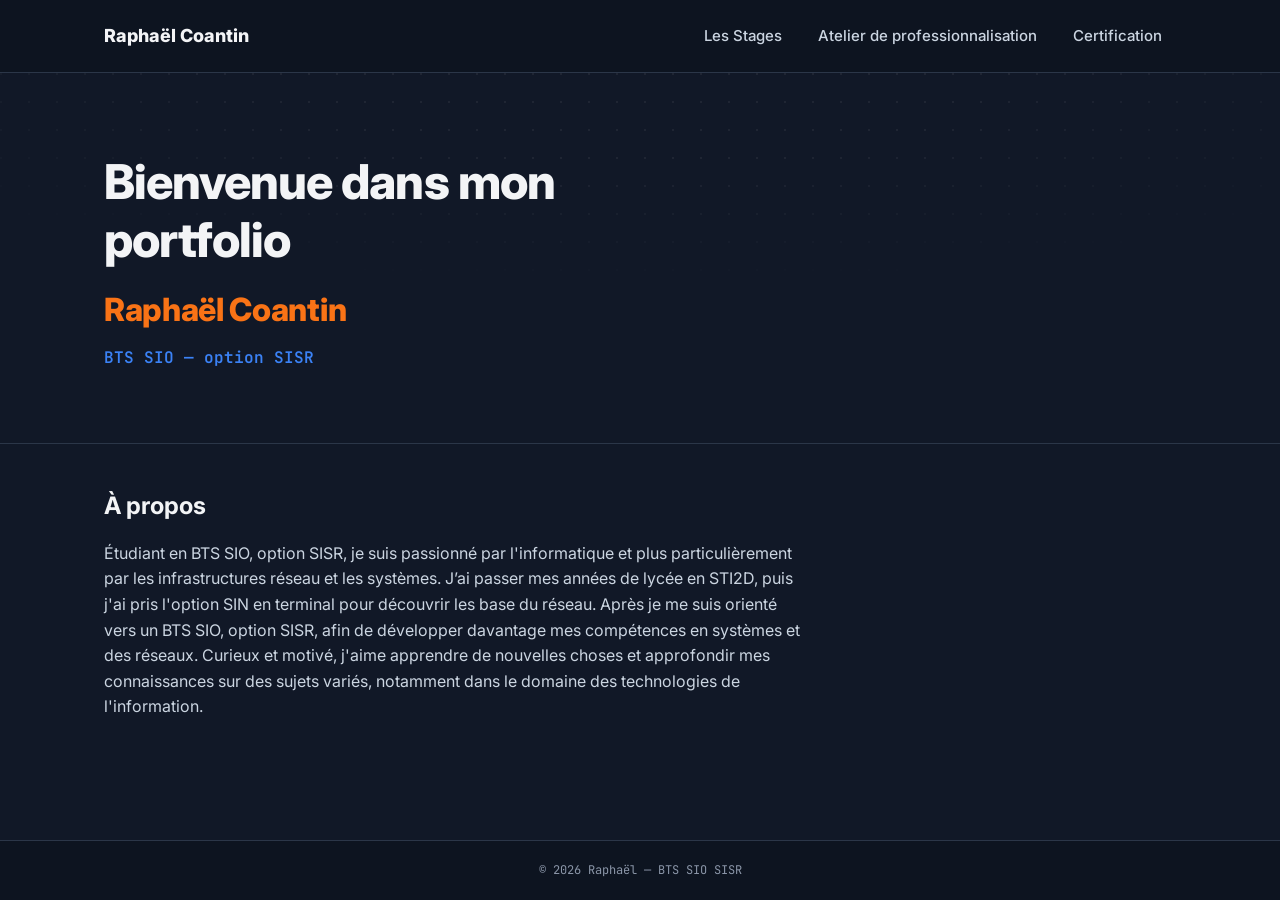
==== index.html @ e16ad8f0 "index.html" ====
<!DOCTYPE html>
<html lang="fr">
<head>
  <meta charset="UTF-8">
  <meta name="viewport" content="width=device-width, initial-scale=1.0">
  <title>Raphaël — Portefeuille de Compétences Professionnelles</title>
  <meta name="description" content="Portefeuille de compétences professionnelles de Raphaël, étudiant BTS SIO option SISR — administration système, réseau et infrastructures open-source.">
  <link rel="icon" type="image/svg+xml" href="favicon.svg">

  <!-- Open Graph / partage sur les réseaux -->
  <meta property="og:type" content="website">
  <meta property="og:locale" content="fr_FR">
  <meta property="og:title" content="Raphaël Coantin — Portefeuille de Compétences Professionnelles">
  <meta property="og:description" content="Portefeuille de compétences professionnelles de Raphaël, étudiant BTS SIO option SISR — administration système, réseau et infrastructures open-source.">
  <meta name="twitter:card" content="summary">
  <!-- Ajoute ici og:image et og:url une fois le site en ligne et une image de partage disponible -->

  <link rel="preconnect" href="https://fonts.googleapis.com">
  <link rel="preconnect" href="https://fonts.gstatic.com" crossorigin>
  <link href="https://fonts.googleapis.com/css2?family=Inter:wght@400;500;600;700;800&family=JetBrains+Mono:wght@400;500;600&display=swap" rel="stylesheet">

  <link rel="stylesheet" href="styles.css">
</head>
<body>

  <a class="skip-link" href="#contenu-principal">Aller au contenu principal</a>

  <!-- ===================== HEADER / NAVIGATION ===================== -->
  <header class="site-header">
    <div class="header-inner">
      <a class="brand" href="index.html">
        <span class="brand-name">Raphaël Coantin</span>
      </a>

      <nav class="main-nav" aria-label="Navigation principale">
        <ul>
          <li><a href="les-stages.html">Les Stages</a></li>
          <li><a href="atelier-professionnalisation.html">Atelier de professionnalisation</a></li>
          <li><a href="certification.html">Certification</a></li>
        </ul>
      </nav>
    </div>
  </header>

  <main id="contenu-principal">

    <!-- ===================== HERO ===================== -->
    <section class="hero">
      <div class="hero-grid-bg" aria-hidden="true"></div>

      <div class="hero-inner">
        <div class="hero-layout">
          <div class="hero-content">

            <h1>Bienvenue dans mon portfolio</h1>

            <p class="hero-name">Raphaël Coantin</p>
            <p class="hero-role">BTS SIO — option SISR</p>
          </div>
        </div>
      </div>
    </section>

    <!-- ===================== À PROPOS ===================== -->
    <section class="content-section" aria-labelledby="apropos-title">
      <div class="content-section-inner">
        <h2 id="apropos-title">À propos</h2>
        <p class="prose">
          Étudiant en BTS SIO, option SISR, je suis passionné par l'informatique et
          plus particulièrement par les infrastructures réseau et les systèmes. 
          J’ai passer mes années de lycée en STI2D, puis j'ai pris l'option SIN en terminal 
          pour découvrir les base du réseau. Après je me suis orienté vers un BTS SIO, 
          option SISR, afin de développer davantage mes compétences en systèmes et des réseaux. 
          Curieux et motivé, j'aime apprendre de nouvelles choses et approfondir mes connaissances 
          sur des sujets variés, notamment dans le domaine des technologies de l'information. 
        </p>
      </div>
    </section>

  </main>

  <!-- ===================== FOOTER / CONTACT ===================== -->
  <footer class="site-footer" id="contact">
    <p class="footer-copy">© 2026 Raphaël — BTS SIO SISR</p>
  </footer>

</body>
</html>
---- styles.css ----
/* =====================================================================
   RAPHAËL — PCP — Direction artistique "Datacenter / Serveur"
   Palette monitoring (type Grafana / NetBox), sombre, technique.
   ===================================================================== */

:root {
  /* --- Couleurs de fond --- */
  --color-bg: #111827;
  --color-bg-header: #0d1420;
  --color-surface: #1f2937;
  --color-surface-hover: #263244;
  --color-border: #2b3648;

  /* --- Texte --- */
  --color-text-primary: #f3f4f6;
  --color-text-body: #cbd5e1;
  --color-text-secondary: #8b96a8;

  /* --- Accents --- */
  --color-accent-blue: #3b82f6;
  --color-accent-blue-dim: rgba(59, 130, 246, 0.14);
  --color-accent-orange: #f97316;
  --color-accent-orange-dim: rgba(249, 115, 22, 0.14);
  --color-status-ok: #22c55e;
  --color-status-ok-dim: rgba(34, 197, 94, 0.14);

  /* --- Typographie --- */
  --font-sans: 'Inter', -apple-system, BlinkMacSystemFont, 'Segoe UI', sans-serif;
  --font-mono: 'JetBrains Mono', ui-monospace, 'SFMono-Regular', Consolas, monospace;

  /* --- Rayons & ombres --- */
  --radius-md: 10px;
  --radius-lg: 14px;
  --shadow-subtle: 0 1px 2px rgba(0, 0, 0, 0.35), 0 6px 16px rgba(0, 0, 0, 0.18);

  /* --- Rythme --- */
  --container-width: 1120px;
}

/* =====================================================================
   RESET & BASE
   ===================================================================== */

*,
*::before,
*::after {
  box-sizing: border-box;
}

html {
  scroll-behavior: smooth;
}

body {
  margin: 0;
  min-height: 100vh;
  display: flex;
  flex-direction: column;
  background-color: var(--color-bg);
  color: var(--color-text-body);
  font-family: var(--font-sans);
  font-size: 16px;
  line-height: 1.6;
  -webkit-font-smoothing: antialiased;
}

main {
  flex: 1 0 auto;
}

h1, h2, h3, dt {
  color: var(--color-text-primary);
  font-weight: 700;
  line-height: 1.2;
  margin: 0;
}

p {
  margin: 0;
}

a {
  color: inherit;
  text-decoration: none;
}

ul {
  list-style: none;
  margin: 0;
  padding: 0;
}

svg {
  width: 18px;
  height: 18px;
  flex-shrink: 0;
}

.skip-link {
  position: absolute;
  left: -9999px;
  top: 0;
  background: var(--color-accent-blue);
  color: #fff;
  padding: 0.75rem 1.25rem;
  z-index: 100;
  border-radius: 0 0 var(--radius-md) 0;
}

.skip-link:focus {
  left: 0;
}

:focus-visible {
  outline: 2px solid var(--color-accent-blue);
  outline-offset: 3px;
  border-radius: 4px;
}

@media (prefers-reduced-motion: reduce) {
  * {
    animation-duration: 0.01ms !important;
    animation-iteration-count: 1 !important;
    transition-duration: 0.01ms !important;
    scroll-behavior: auto !important;
  }
}

/* =====================================================================
   LAYOUT UTILITAIRE
   ===================================================================== */

.header-inner,
.hero-inner,
.page-hero-inner,
.content-section-inner {
  width: 100%;
  max-width: var(--container-width);
  margin-inline: auto;
  padding-inline: 1.5rem;
}

/* =====================================================================
   HEADER / NAVIGATION
   ===================================================================== */

.site-header {
  position: sticky;
  top: 0;
  z-index: 50;
  background-color: var(--color-bg-header);
  border-bottom: 1px solid var(--color-border);
}

.header-inner {
  display: flex;
  align-items: center;
  justify-content: space-between;
  gap: 1rem;
  padding-block: 1rem;
}

.brand {
  display: flex;
  align-items: baseline;
  gap: 0.5rem;
  font-weight: 800;
  font-size: 1.125rem;
  color: var(--color-text-primary);
}

.main-nav ul {
  display: flex;
  align-items: center;
  flex-wrap: wrap;
  gap: 0.5rem;
}

.main-nav a {
  display: inline-block;
  padding: 0.5rem 0.875rem;
  border-radius: var(--radius-md);
  font-size: 0.9375rem;
  font-weight: 500;
  color: var(--color-text-body);
  transition: color 0.15s ease, background-color 0.15s ease;
}

.main-nav a:hover,
.main-nav a:focus-visible {
  color: var(--color-text-primary);
  background-color: var(--color-surface);
}

.main-nav a[aria-current="page"] {
  color: var(--color-accent-blue);
}

/* =====================================================================
   HERO
   ===================================================================== */

.hero {
  position: relative;
  overflow: hidden;
  border-bottom: 1px solid var(--color-border);
}

.hero-grid-bg {
  position: absolute;
  inset: 0;
  background-image:
    radial-gradient(circle at 1px 1px, rgba(255, 255, 255, 0.06) 1px, transparent 0);
  background-size: 28px 28px;
  mask-image: radial-gradient(ellipse 70% 60% at 50% 0%, #000 40%, transparent 100%);
  pointer-events: none;
}

.hero-inner {
  position: relative;
  padding-block: 5rem 4.5rem;
}

.hero-eyebrow,
.hero-status {
  display: inline-flex;
  align-items: center;
  gap: 0.5rem;
  font-family: var(--font-mono);
  font-size: 0.8125rem;
  color: var(--color-status-ok);
  background: var(--color-status-ok-dim);
  border: 1px solid rgba(34, 197, 94, 0.3);
  padding: 0.375rem 0.75rem;
  border-radius: 999px;
}

.hero-eyebrow {
  margin-bottom: 1.75rem;
}

.hero-status {
  margin-top: 1.5rem;
}

.status-dot {
  width: 8px;
  height: 8px;
  border-radius: 50%;
  background-color: currentColor;
  box-shadow: 0 0 0 0 currentColor;
  animation: pulse-status 2.2s ease-out infinite;
}

@keyframes pulse-status {
  0%   { box-shadow: 0 0 0 0 rgba(34, 197, 94, 0.55); }
  70%  { box-shadow: 0 0 0 6px rgba(34, 197, 94, 0); }
  100% { box-shadow: 0 0 0 0 rgba(34, 197, 94, 0); }
}

.hero h1 {
  font-size: clamp(2.25rem, 3.4vw + 1rem, 3rem);
  font-weight: 800;
  letter-spacing: -0.02em;
  max-width: 18ch;
}

/* Layout deux colonnes : présentation à gauche, photo à droite */
.hero-layout {
  display: flex;
  align-items: center;
  justify-content: space-between;
  gap: 3rem;
  flex-wrap: wrap;
}

.hero-content {
  flex: 1 1 380px;
  min-width: 0;
}

.hero-name {
  margin-top: 1rem;
  font-size: clamp(1.5rem, 2vw + 1rem, 2rem);
  font-weight: 800;
  letter-spacing: -0.01em;
  color: var(--color-accent-orange);
}

.hero-role {
  margin-top: 0.625rem;
  font-family: var(--font-mono);
  font-size: 1rem;
  font-weight: 600;
  color: var(--color-accent-blue);
}

.hero-role-secondary {
  margin-top: 0.25rem;
  font-size: 0.9375rem;
  font-weight: 500;
  color: var(--color-text-secondary);
}

.hero-photo {
  flex: 0 0 auto;
  display: flex;
  flex-direction: column;
  align-items: center;
  gap: 0.75rem;
}

.hero-photo-frame {
  width: 168px;
  height: 168px;
  border-radius: var(--radius-lg);
  background-color: var(--color-surface);
  border: 1px solid var(--color-border);
  box-shadow: var(--shadow-subtle);
  display: flex;
  align-items: center;
  justify-content: center;
  color: var(--color-text-secondary);
}

.hero-photo-frame svg {
  width: 56px;
  height: 56px;
}

.hero-photo-caption {
  font-family: var(--font-mono);
  font-size: 0.6875rem;
  color: var(--color-text-secondary);
  text-align: center;
  max-width: 168px;
}

.hero-meta {
  display: flex;
  flex-wrap: wrap;
  gap: 2.5rem;
  margin-top: 3rem;
  padding-top: 2rem;
  border-top: 1px solid var(--color-border);
}

.hero-meta-item {
  display: flex;
  flex-direction: column;
  gap: 0.375rem;
}

.hero-meta-item dt {
  font-family: var(--font-mono);
  font-size: 0.75rem;
  font-weight: 500;
  color: var(--color-text-secondary);
}

.hero-meta-item dd {
  margin: 0;
  font-size: 1rem;
  font-weight: 600;
  color: var(--color-text-primary);
}

/* =====================================================================
   TAGS (réutilisés sur les pages Stages / Atelier / Certification)
   ===================================================================== */

.tag-list {
  display: flex;
  flex-wrap: wrap;
  gap: 0.5rem;
  margin-top: 1.25rem;
}

.tag-list li {
  font-size: 0.8125rem;
  font-weight: 500;
  color: var(--color-text-primary);
  background-color: rgba(255, 255, 255, 0.04);
  border: 1px solid var(--color-border);
  padding: 0.3125rem 0.625rem;
  border-radius: 6px;
}

.tag-list.mono li {
  font-family: var(--font-mono);
  font-size: 0.75rem;
}

/* =====================================================================
   CARTES PROJET (réutilisées par certification.html)
   ===================================================================== */

.project-card {
  display: flex;
  flex-direction: column;
  gap: 0.875rem;
  background-color: var(--color-surface);
  border: 1px solid var(--color-border);
  border-radius: var(--radius-lg);
  box-shadow: var(--shadow-subtle);
  padding: 1.75rem;
  transition: transform 0.15s ease;
}

.project-card:hover {
  transform: translateY(-2px);
}

.project-card-header {
  display: flex;
  align-items: flex-start;
  justify-content: space-between;
  gap: 0.75rem;
}

.project-card-header h3 {
  font-size: 1.0625rem;
  font-weight: 700;
}

.project-card p {
  font-size: 0.9375rem;
  color: var(--color-text-secondary);
}

.status-badge {
  display: inline-flex;
  align-items: center;
  gap: 0.375rem;
  flex-shrink: 0;
  font-family: var(--font-mono);
  font-size: 0.6875rem;
  font-weight: 600;
  color: var(--color-status-ok);
  background: var(--color-status-ok-dim);
  border: 1px solid rgba(34, 197, 94, 0.3);
  padding: 0.25rem 0.5rem;
  border-radius: 999px;
  white-space: nowrap;
}

/* =====================================================================
   FOOTER / CONTACT
   ===================================================================== */

.site-footer {
  flex-shrink: 0;
  border-top: 1px solid var(--color-border);
  background-color: var(--color-bg-header);
}

.footer-copy {
  text-align: center;
  font-family: var(--font-mono);
  font-size: 0.75rem;
  color: var(--color-text-secondary);
  padding: 1.25rem 1.5rem;
}

/* =====================================================================
   PAGES INTÉRIEURES — Les Stages / Atelier / Certification
   ===================================================================== */

.page-hero {
  border-bottom: 1px solid var(--color-border);
}

.page-hero-inner {
  padding-block: 3.5rem 3rem;
}

.page-hero h1 {
  font-size: clamp(1.875rem, 2.6vw + 1rem, 2.5rem);
  font-weight: 800;
  letter-spacing: -0.01em;
  max-width: 22ch;
}

.page-lead {
  margin-top: 1.25rem;
  max-width: 65ch;
  font-size: 1.0625rem;
  color: var(--color-text-body);
}

/* Note "à personnaliser" — esthétique commentaire de code */
.todo-note {
  display: flex;
  gap: 0.625rem;
  align-items: flex-start;
  font-family: var(--font-mono);
  font-size: 0.8125rem;
  line-height: 1.55;
  color: var(--color-accent-orange);
  background: var(--color-accent-orange-dim);
  border: 1px dashed rgba(249, 115, 22, 0.45);
  border-radius: var(--radius-md);
  padding: 0.875rem 1rem;
  margin-top: 1.75rem;
  max-width: 65ch;
}

.todo-note strong {
  color: var(--color-text-primary);
  font-weight: 600;
}

.todo-note code {
  background: rgba(0, 0, 0, 0.25);
  padding: 0.05em 0.4em;
  border-radius: 4px;
  color: var(--color-text-primary);
}

/* Sections de contenu */
.content-section {
  padding-block: 3rem;
  border-bottom: 1px solid var(--color-border);
}

.content-section:last-of-type {
  border-bottom: none;
  padding-bottom: 4.5rem;
}

.content-section h2 {
  font-size: 1.5rem;
  font-weight: 700;
  margin-bottom: 1.25rem;
}

.content-section .prose {
  max-width: 70ch;
  font-size: 1rem;
  color: var(--color-text-body);
}

.content-section .prose + .prose {
  margin-top: 1rem;
}

.content-section .prose + h2,
.content-section .steps-list + h2 {
  margin-top: 2rem;
}

/* Liste d'étapes numérotées (ex. mise en œuvre d'un atelier) */
.steps-list {
  display: flex;
  flex-direction: column;
  gap: 1.5rem;
  max-width: 70ch;
  margin-top: 1.25rem;
}

.step-item {
  display: flex;
  gap: 1rem;
  align-items: flex-start;
}

.step-number {
  flex-shrink: 0;
  width: 2rem;
  height: 2rem;
  border-radius: 50%;
  border: 1px solid var(--color-accent-blue);
  color: var(--color-accent-blue);
  font-family: var(--font-mono);
  font-size: 0.875rem;
  font-weight: 600;
  display: flex;
  align-items: center;
  justify-content: center;
}

.step-content h3,
.step-content h4 {
  font-size: 1rem;
  font-weight: 700;
  color: var(--color-text-primary);
  margin-bottom: 0.25rem;
}

.step-content p {
  font-size: 0.9375rem;
  color: var(--color-text-secondary);
}

.step-content p + p {
  margin-top: 0.375rem;
}

.step-content p strong {
  color: var(--color-text-primary);
  font-weight: 600;
}

/* Sous-titre à l'intérieur d'un bloc (ex. plusieurs stages sur une même page) */
.subheading {
  font-size: 1.0625rem;
  margin-top: 2rem;
  margin-bottom: 0.75rem;
}

/* Label de regroupement (ex. blocs du référentiel BTS SIO) */
.bloc-label {
  font-family: var(--font-mono);
  font-size: 0.8125rem;
  font-weight: 600;
  color: var(--color-accent-blue);
  margin-top: 1.25rem;
  margin-bottom: 0.5rem;
}

.bloc-label:first-of-type {
  margin-top: 0.5rem;
}

.competency-bloc {
  margin-top: 0.5rem;
}

.competency-bloc + .competency-bloc {
  margin-top: 2rem;
}

.competency-item {
  margin-top: 1rem;
  padding-left: 1rem;
  border-left: 2px solid var(--color-border);
}

.competency-code {
  display: flex;
  align-items: baseline;
  flex-wrap: wrap;
  gap: 0.625rem;
  font-size: 0.9375rem;
  font-weight: 600;
  color: var(--color-text-primary);
  margin-bottom: 0.375rem;
}

.competency-tag {
  font-family: var(--font-mono);
  font-size: 0.75rem;
  font-weight: 700;
  color: var(--color-accent-blue);
  flex-shrink: 0;
}

.competency-summary {
  display: inline-block;
  font-size: 0.8125rem;
  font-weight: 500;
  color: var(--color-text-primary);
  background-color: rgba(255, 255, 255, 0.04);
  border: 1px solid var(--color-border);
  padding: 0.3125rem 0.625rem;
  border-radius: 6px;
}

/* Liste de liens vers des productions/documents */
.production-list {
  list-style: none;
  margin: 1rem 0 0;
  padding: 0;
  display: flex;
  flex-direction: column;
  gap: 0.625rem;
}

.production-list a {
  display: inline-flex;
  align-items: center;
  gap: 0.5rem;
  font-size: 0.9375rem;
  color: var(--color-accent-blue);
  text-decoration: underline;
  text-underline-offset: 3px;
  text-decoration-color: rgba(59, 130, 246, 0.35);
  transition: color 0.15s ease, text-decoration-color 0.15s ease;
}

.production-list a svg {
  width: 16px;
  height: 16px;
  flex-shrink: 0;
}

.production-list a:hover,
.production-list a:focus-visible {
  color: #60a5fa;
  text-decoration-color: currentColor;
}

/* Carte de certification (réutilise l'esthétique .project-card) */
.cert-list {
  display: flex;
  flex-direction: column;
  gap: 2rem;
  margin-top: 1.5rem;
}

.cert-meta {
  display: flex;
  flex-wrap: wrap;
  gap: 1.5rem;
  margin: 0.25rem 0 0.25rem;
  padding: 0;
}

.cert-meta div {
  display: flex;
  flex-direction: column;
  gap: 0.25rem;
}

.cert-meta dt {
  font-family: var(--font-mono);
  font-size: 0.6875rem;
  font-weight: 500;
  color: var(--color-text-secondary);
}

.cert-meta dd {
  margin: 0;
  font-size: 0.9375rem;
  font-weight: 600;
  color: var(--color-text-primary);
}

/* =====================================================================
   SOMMAIRE D'ANCRAGE (pages à plusieurs blocs)
   ===================================================================== */

.page-toc {
  display: flex;
  flex-wrap: wrap;
  align-items: center;
  gap: 0.5rem 1.5rem;
  margin-top: 1.75rem;
  padding-top: 1.5rem;
  border-top: 1px solid var(--color-border);
}

.page-toc-label {
  font-family: var(--font-mono);
  font-size: 0.75rem;
  color: var(--color-text-secondary);
}

.page-toc a {
  font-family: var(--font-mono);
  font-size: 0.8125rem;
  font-weight: 500;
  color: var(--color-text-body);
  transition: color 0.15s ease;
}

.page-toc a:hover,
.page-toc a:focus-visible {
  color: var(--color-accent-blue);
}

.page-toc a[aria-current="page"] {
  color: var(--color-accent-blue);
  pointer-events: none;
}

/* =====================================================================
   BOUTON RETOUR EN HAUT
   ===================================================================== */

.back-to-top {
  position: fixed;
  right: 1.5rem;
  bottom: 1.5rem;
  width: 2.75rem;
  height: 2.75rem;
  border-radius: 50%;
  background-color: var(--color-surface);
  border: 1px solid var(--color-border);
  box-shadow: var(--shadow-subtle);
  display: flex;
  align-items: center;
  justify-content: center;
  color: var(--color-text-secondary);
  transition: color 0.15s ease, border-color 0.15s ease, transform 0.15s ease;
  z-index: 40;
}

.back-to-top svg {
  width: 20px;
  height: 20px;
}

.back-to-top:hover,
.back-to-top:focus-visible {
  color: var(--color-accent-blue);
  border-color: rgba(59, 130, 246, 0.4);
  transform: translateY(-2px);
}

/* =====================================================================
   LIEN "PILL" RÉUTILISABLE (ex. page 404)
   ===================================================================== */

.pill-link {
  display: inline-flex;
  align-items: center;
  gap: 0.5rem;
  font-family: var(--font-mono);
  font-size: 0.875rem;
  font-weight: 600;
  color: var(--color-accent-blue);
  background: var(--color-accent-blue-dim);
  border: 1px solid rgba(59, 130, 246, 0.3);
  padding: 0.5rem 1rem;
  border-radius: 999px;
  transition: background-color 0.15s ease, transform 0.15s ease;
}

.pill-link:hover,
.pill-link:focus-visible {
  background: rgba(59, 130, 246, 0.22);
  transform: translateY(-1px);
}

/* Variante d'erreur pour .status-badge (ex. page 404) */
.status-badge.status-error {
  color: var(--color-accent-orange);
  background: var(--color-accent-orange-dim);
  border-color: rgba(249, 115, 22, 0.3);
}

.page-hero-badge {
  margin-bottom: 1.25rem;
}

/* =====================================================================
   RESPONSIVE
   ===================================================================== */

@media (max-width: 720px) {
  .header-inner {
    flex-direction: column;
    align-items: flex-start;
    gap: 0.75rem;
    padding-block: 1rem;
  }

  .main-nav ul {
    gap: 0.25rem;
  }

  .main-nav a {
    padding: 0.4375rem 0.625rem;
    font-size: 0.875rem;
  }

  .hero-inner {
    padding-block: 3.5rem 3rem;
  }

  .hero h1 {
    max-width: 100%;
  }

  .hero-meta {
    gap: 1.5rem;
  }

  .hero-layout {
    gap: 2rem;
  }

  .hero-photo {
    margin-inline: auto;
  }
}
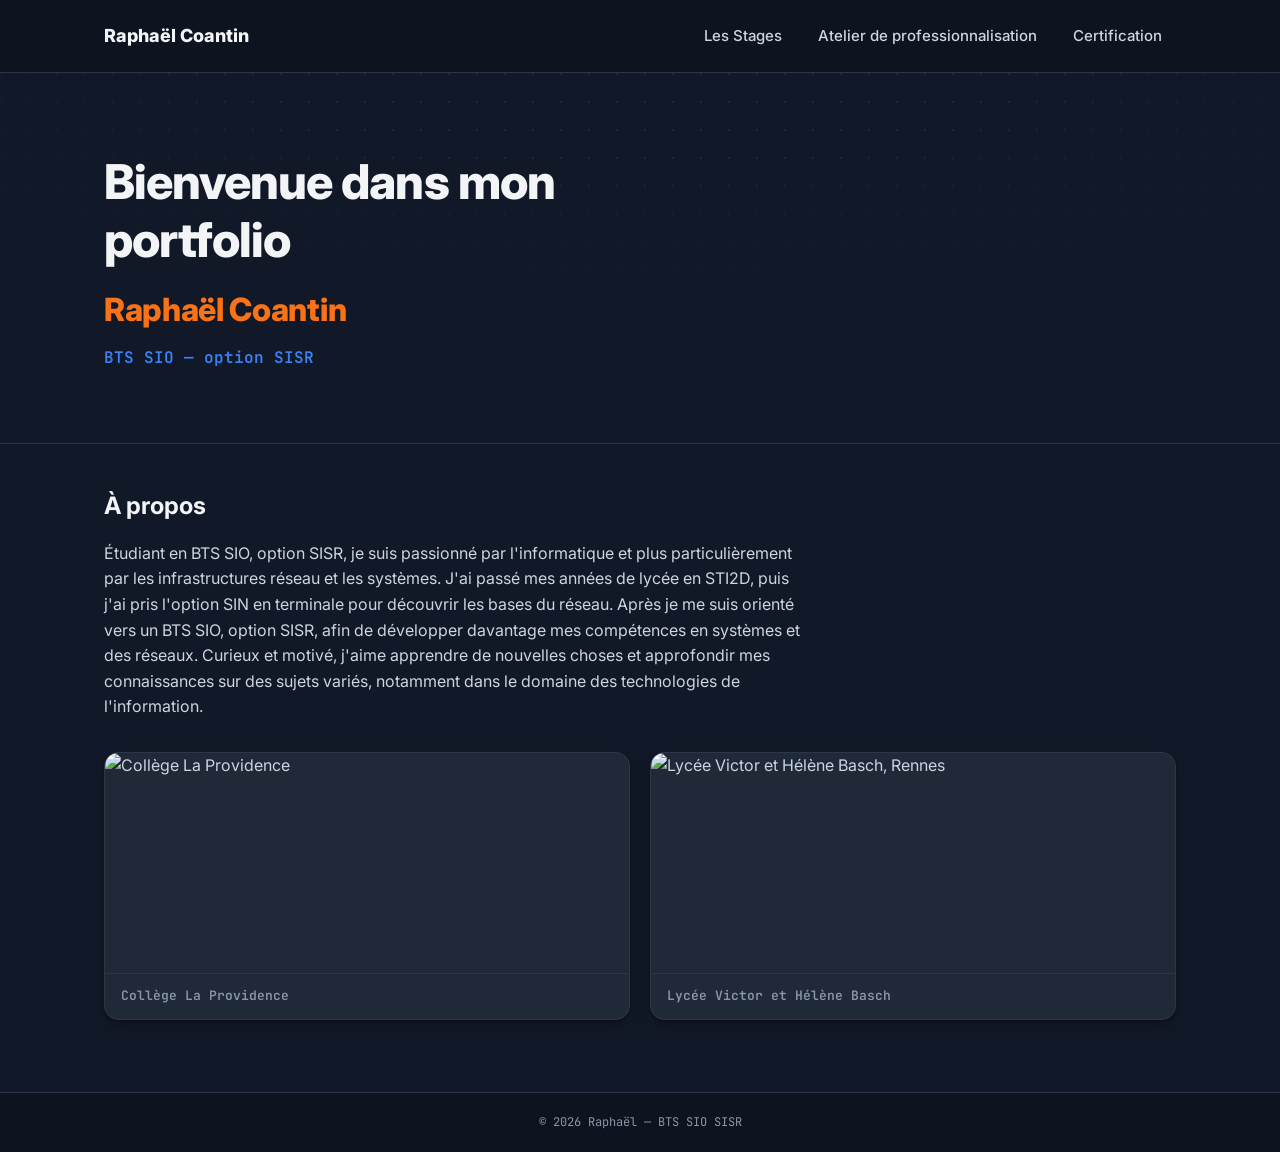
==== commit 3aa86310: "Add files via upload" ====
--- a/index.html
+++ b/index.html
@@ -67,13 +67,24 @@
         <h2 id="apropos-title">À propos</h2>
         <p class="prose">
           Étudiant en BTS SIO, option SISR, je suis passionné par l'informatique et
-          plus particulièrement par les infrastructures réseau et les systèmes. 
-          J’ai passer mes années de lycée en STI2D, puis j'ai pris l'option SIN en terminal 
-          pour découvrir les base du réseau. Après je me suis orienté vers un BTS SIO, 
-          option SISR, afin de développer davantage mes compétences en systèmes et des réseaux. 
-          Curieux et motivé, j'aime apprendre de nouvelles choses et approfondir mes connaissances 
-          sur des sujets variés, notamment dans le domaine des technologies de l'information. 
+          plus particulièrement par les infrastructures réseau et les systèmes.
+          J'ai passé mes années de lycée en STI2D, puis j'ai pris l'option SIN en terminale
+          pour découvrir les bases du réseau. Après je me suis orienté vers un BTS SIO,
+          option SISR, afin de développer davantage mes compétences en systèmes et des réseaux.
+          Curieux et motivé, j'aime apprendre de nouvelles choses et approfondir mes connaissances
+          sur des sujets variés, notamment dans le domaine des technologies de l'information.
         </p>
+
+        <div class="school-gallery">
+          <figure class="school-card">
+            <img src="college-la-providence.png" alt="Collège La Providence" width="474" height="316" loading="lazy">
+            <figcaption>Collège La Providence</figcaption>
+          </figure>
+          <figure class="school-card">
+            <img src="lycee-victor-helene-basch.jpg" alt="Lycée Victor et Hélène Basch, Rennes" width="1024" height="685" loading="lazy">
+            <figcaption>Lycée Victor et Hélène Basch</figcaption>
+          </figure>
+        </div>
       </div>
     </section>
 
--- a/styles.css
+++ b/styles.css
@@ -698,6 +698,39 @@
 .production-list a:focus-visible {
   color: #60a5fa;
   text-decoration-color: currentColor;
+}
+
+/* Galerie des établissements scolaires (page d'accueil) */
+.school-gallery {
+  display: grid;
+  grid-template-columns: repeat(2, 1fr);
+  gap: 1.25rem;
+  margin-top: 2rem;
+}
+
+.school-card {
+  margin: 0;
+  background-color: var(--color-surface);
+  border: 1px solid var(--color-border);
+  border-radius: var(--radius-lg);
+  box-shadow: var(--shadow-subtle);
+  overflow: hidden;
+}
+
+.school-card img {
+  display: block;
+  width: 100%;
+  height: 220px;
+  object-fit: cover;
+}
+
+.school-card figcaption {
+  padding: 0.75rem 1rem;
+  font-family: var(--font-mono);
+  font-size: 0.8125rem;
+  font-weight: 600;
+  color: var(--color-text-secondary);
+  border-top: 1px solid var(--color-border);
 }
 
 /* Carte de certification (réutilise l'esthétique .project-card) */
@@ -885,3 +918,9 @@
     margin-inline: auto;
   }
 }
+
+@media (max-width: 560px) {
+  .school-gallery {
+    grid-template-columns: 1fr;
+  }
+}
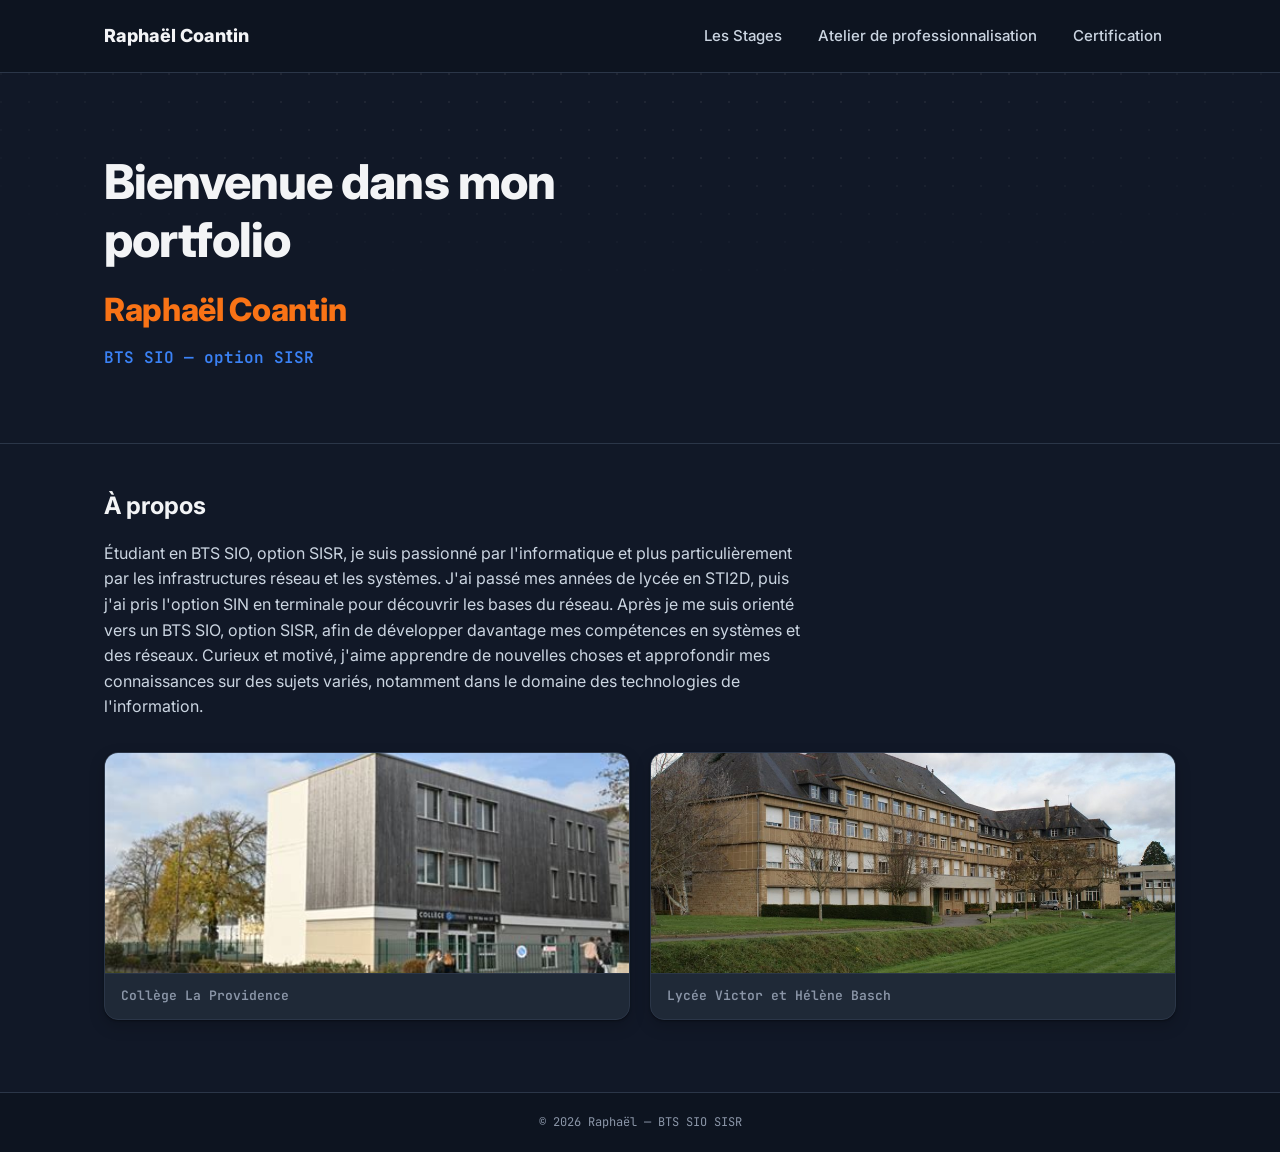
==== commit 3220dec6: "index.html" ====
--- a/index.html
+++ b/index.html
@@ -77,11 +77,11 @@
 
         <div class="school-gallery">
           <figure class="school-card">
-            <img src="college-la-providence.png" alt="Collège La Providence" width="474" height="316" loading="lazy">
+            <img src="Image/college-la-providence.png" alt="Collège La Providence" width="474" height="316" loading="lazy">
             <figcaption>Collège La Providence</figcaption>
           </figure>
           <figure class="school-card">
-            <img src="lycee-victor-helene-basch.jpg" alt="Lycée Victor et Hélène Basch, Rennes" width="1024" height="685" loading="lazy">
+            <img src="Image/lycee-victor-helene-basch.jpg" alt="Lycée Victor et Hélène Basch, Rennes" width="1024" height="685" loading="lazy">
             <figcaption>Lycée Victor et Hélène Basch</figcaption>
           </figure>
         </div>
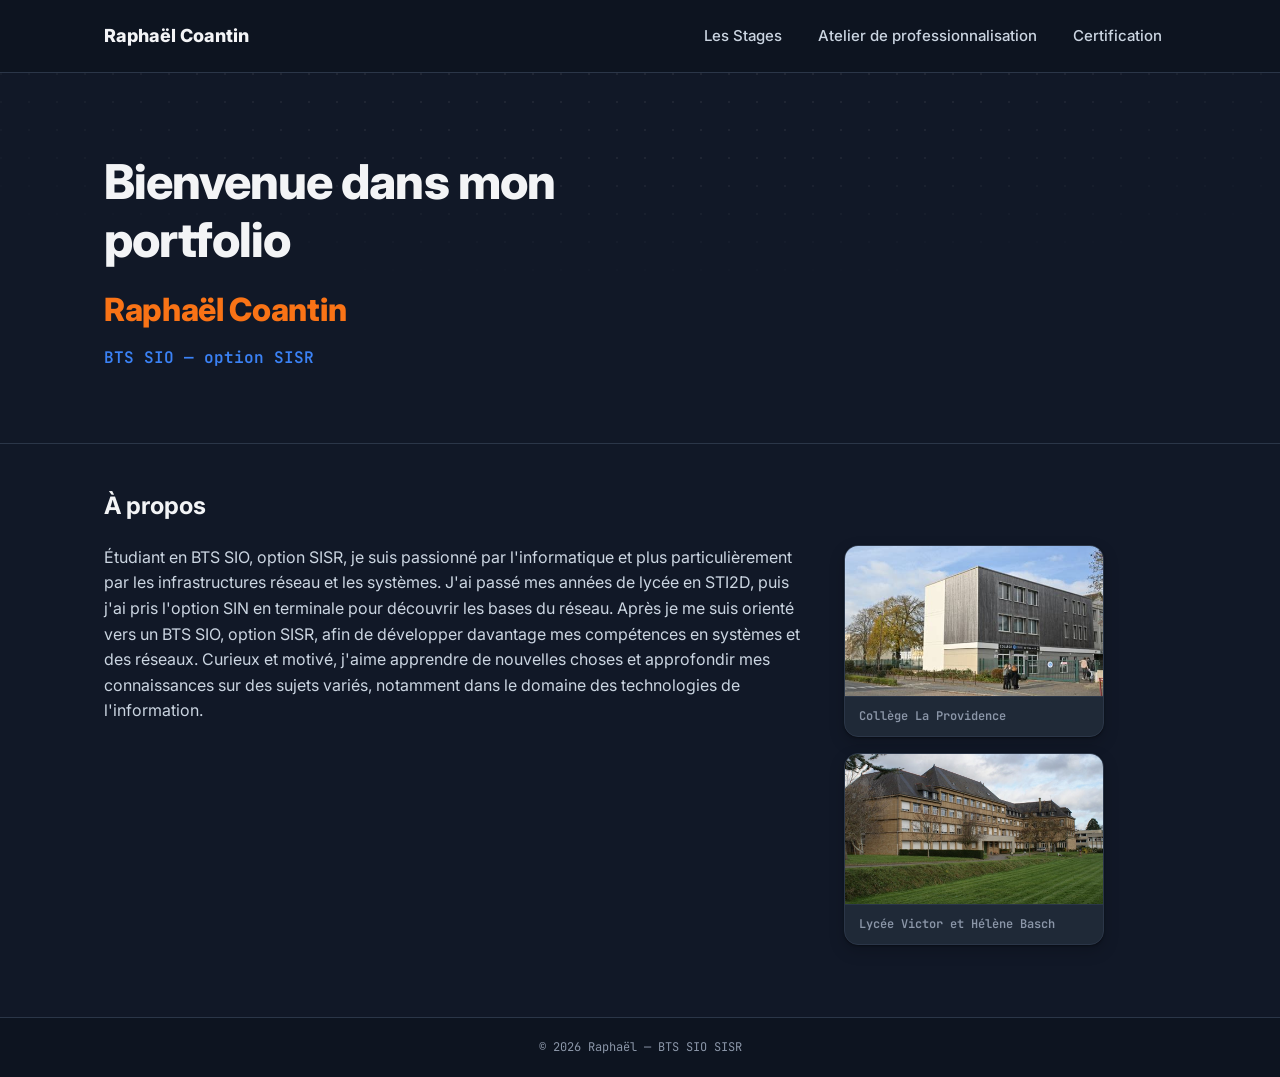
==== commit f5855901: "Add files via upload" ====
--- a/index.html
+++ b/index.html
@@ -65,25 +65,28 @@
     <section class="content-section" aria-labelledby="apropos-title">
       <div class="content-section-inner">
         <h2 id="apropos-title">À propos</h2>
-        <p class="prose">
-          Étudiant en BTS SIO, option SISR, je suis passionné par l'informatique et
-          plus particulièrement par les infrastructures réseau et les systèmes.
-          J'ai passé mes années de lycée en STI2D, puis j'ai pris l'option SIN en terminale
-          pour découvrir les bases du réseau. Après je me suis orienté vers un BTS SIO,
-          option SISR, afin de développer davantage mes compétences en systèmes et des réseaux.
-          Curieux et motivé, j'aime apprendre de nouvelles choses et approfondir mes connaissances
-          sur des sujets variés, notamment dans le domaine des technologies de l'information.
-        </p>
 
-        <div class="school-gallery">
-          <figure class="school-card">
-            <img src="Image/college-la-providence.png" alt="Collège La Providence" width="474" height="316" loading="lazy">
-            <figcaption>Collège La Providence</figcaption>
-          </figure>
-          <figure class="school-card">
-            <img src="Image/lycee-victor-helene-basch.jpg" alt="Lycée Victor et Hélène Basch, Rennes" width="1024" height="685" loading="lazy">
-            <figcaption>Lycée Victor et Hélène Basch</figcaption>
-          </figure>
+        <div class="apropos-layout">
+          <p class="prose">
+            Étudiant en BTS SIO, option SISR, je suis passionné par l'informatique et
+            plus particulièrement par les infrastructures réseau et les systèmes.
+            J'ai passé mes années de lycée en STI2D, puis j'ai pris l'option SIN en terminale
+            pour découvrir les bases du réseau. Après je me suis orienté vers un BTS SIO,
+            option SISR, afin de développer davantage mes compétences en systèmes et des réseaux.
+            Curieux et motivé, j'aime apprendre de nouvelles choses et approfondir mes connaissances
+            sur des sujets variés, notamment dans le domaine des technologies de l'information.
+          </p>
+
+          <div class="school-gallery">
+            <figure class="school-card">
+              <img src="Image/college-la-providence.png" alt="Collège La Providence" width="474" height="316" loading="lazy">
+              <figcaption>Collège La Providence</figcaption>
+            </figure>
+            <figure class="school-card">
+              <img src="Image/lycee-victor-helene-basch.jpg" alt="Lycée Victor et Hélène Basch, Rennes" width="1024" height="685" loading="lazy">
+              <figcaption>Lycée Victor et Hélène Basch</figcaption>
+            </figure>
+          </div>
         </div>
       </div>
     </section>
--- a/styles.css
+++ b/styles.css
@@ -701,11 +701,24 @@
 }
 
 /* Galerie des établissements scolaires (page d'accueil) */
+.apropos-layout {
+  display: flex;
+  align-items: flex-start;
+  gap: 2.5rem;
+  flex-wrap: wrap;
+  margin-top: 1.5rem;
+}
+
+.apropos-layout .prose {
+  flex: 1 1 380px;
+  min-width: 0;
+}
+
 .school-gallery {
-  display: grid;
-  grid-template-columns: repeat(2, 1fr);
-  gap: 1.25rem;
-  margin-top: 2rem;
+  flex: 0 0 260px;
+  display: flex;
+  flex-direction: column;
+  gap: 1rem;
 }
 
 .school-card {
@@ -720,14 +733,14 @@
 .school-card img {
   display: block;
   width: 100%;
-  height: 220px;
+  height: 150px;
   object-fit: cover;
 }
 
 .school-card figcaption {
-  padding: 0.75rem 1rem;
-  font-family: var(--font-mono);
-  font-size: 0.8125rem;
+  padding: 0.625rem 0.875rem;
+  font-family: var(--font-mono);
+  font-size: 0.75rem;
   font-weight: 600;
   color: var(--color-text-secondary);
   border-top: 1px solid var(--color-border);
@@ -917,10 +930,14 @@
   .hero-photo {
     margin-inline: auto;
   }
-}
-
-@media (max-width: 560px) {
+
   .school-gallery {
-    grid-template-columns: 1fr;
-  }
-}
+    flex: 1 1 100%;
+    flex-direction: row;
+  }
+
+  .school-card {
+    flex: 1 1 0;
+    min-width: 0;
+  }
+}
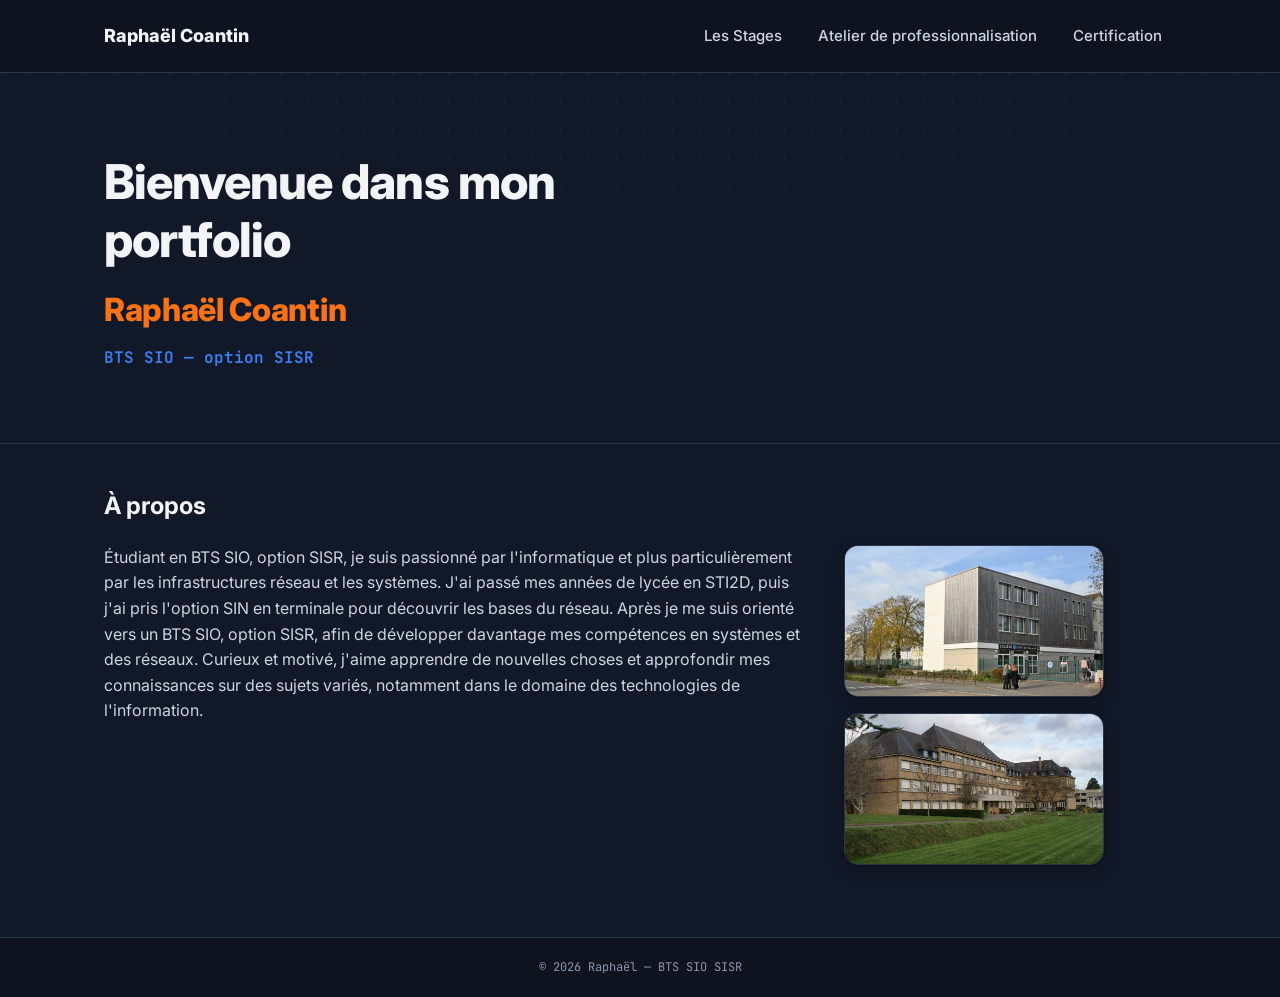
==== commit bf596461: "index.html" ====
--- a/index.html
+++ b/index.html
@@ -80,11 +80,9 @@
           <div class="school-gallery">
             <figure class="school-card">
               <img src="Image/college-la-providence.png" alt="Collège La Providence" width="474" height="316" loading="lazy">
-              <figcaption>Collège La Providence</figcaption>
             </figure>
             <figure class="school-card">
               <img src="Image/lycee-victor-helene-basch.jpg" alt="Lycée Victor et Hélène Basch, Rennes" width="1024" height="685" loading="lazy">
-              <figcaption>Lycée Victor et Hélène Basch</figcaption>
             </figure>
           </div>
         </div>
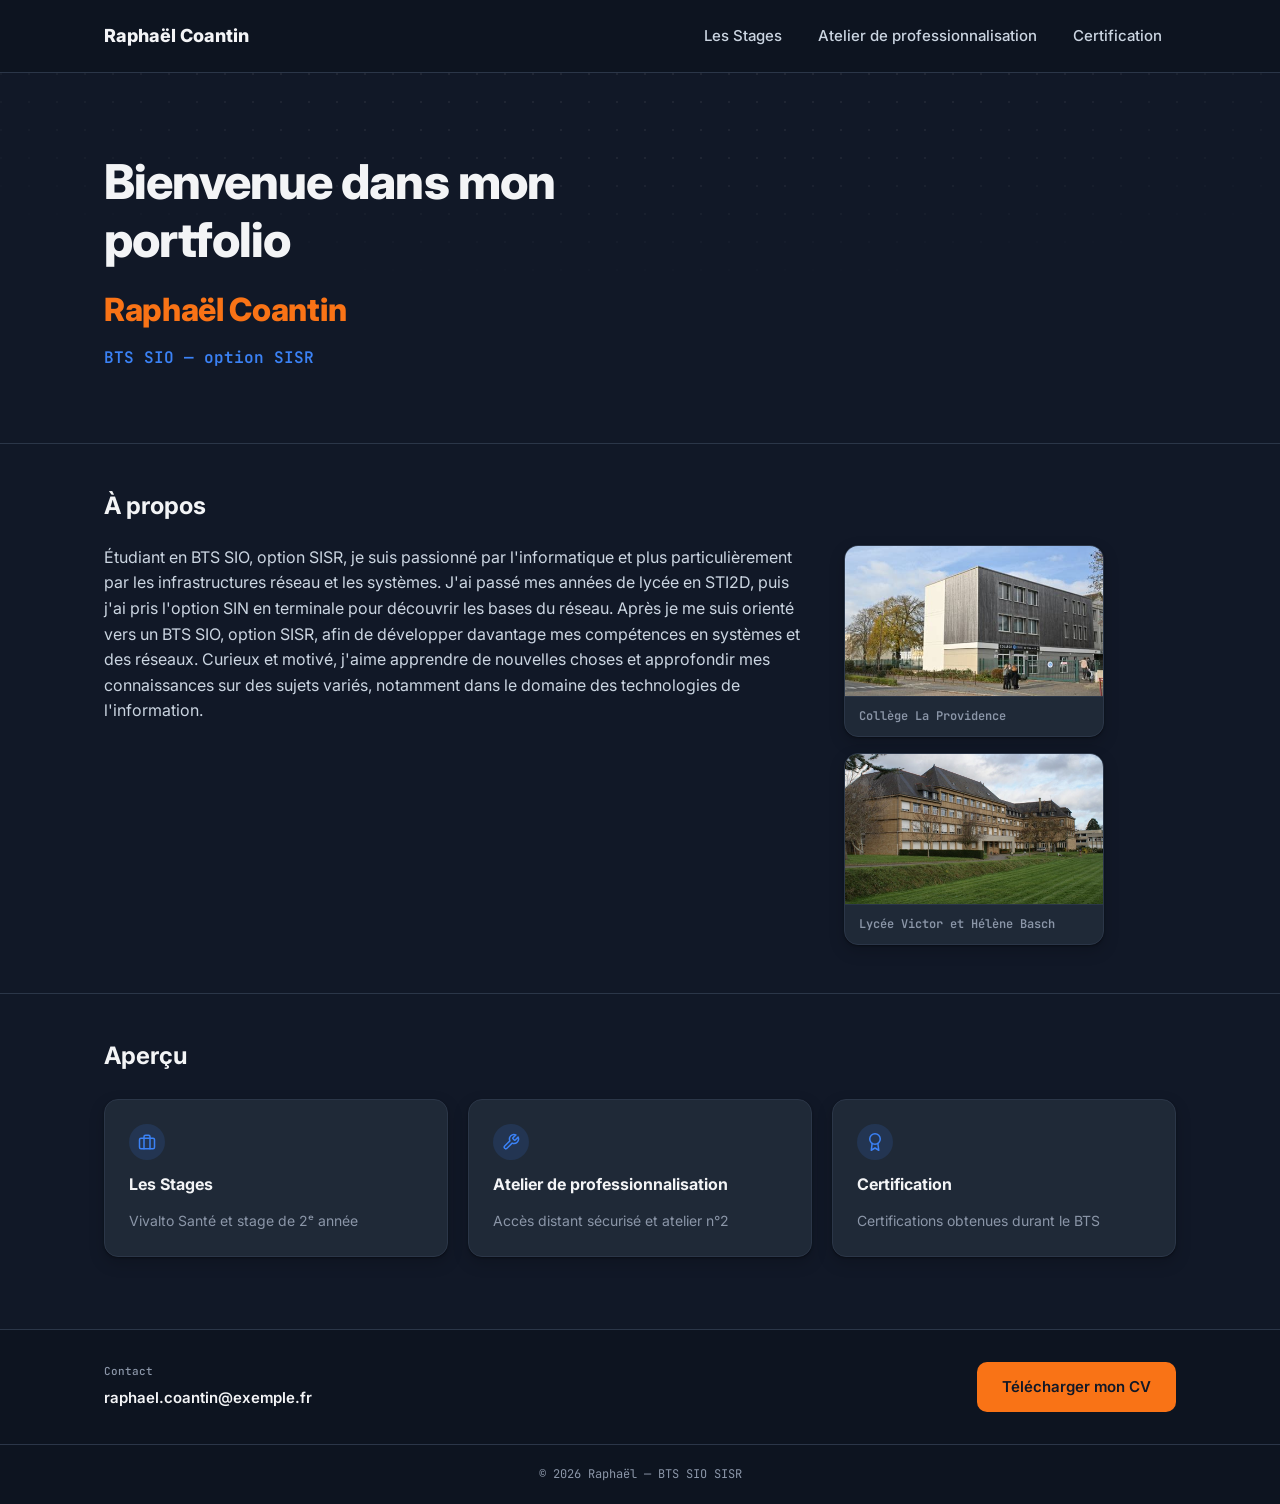
==== commit e3b039c3: "Add files via upload" ====
--- a/index.html
+++ b/index.html
@@ -62,7 +62,7 @@
     </section>
 
     <!-- ===================== À PROPOS ===================== -->
-    <section class="content-section" aria-labelledby="apropos-title">
+    <section class="content-section reveal" aria-labelledby="apropos-title">
       <div class="content-section-inner">
         <h2 id="apropos-title">À propos</h2>
 
@@ -80,11 +80,54 @@
           <div class="school-gallery">
             <figure class="school-card">
               <img src="Image/college-la-providence.png" alt="Collège La Providence" width="474" height="316" loading="lazy">
+              <figcaption>Collège La Providence</figcaption>
             </figure>
             <figure class="school-card">
               <img src="Image/lycee-victor-helene-basch.jpg" alt="Lycée Victor et Hélène Basch, Rennes" width="1024" height="685" loading="lazy">
+              <figcaption>Lycée Victor et Hélène Basch</figcaption>
             </figure>
           </div>
+        </div>
+      </div>
+    </section>
+
+    <!-- ===================== APERÇU ===================== -->
+    <section class="content-section reveal" aria-labelledby="apercu-title">
+      <div class="content-section-inner">
+        <h2 id="apercu-title">Aperçu</h2>
+
+        <div class="dashboard-grid">
+          <a class="dashboard-card" href="les-stages.html">
+            <span class="dashboard-card-icon" aria-hidden="true">
+              <svg viewBox="0 0 24 24" fill="none" stroke="currentColor" stroke-width="2" stroke-linecap="round" stroke-linejoin="round">
+                <rect x="2" y="7" width="20" height="14" rx="2" ry="2"></rect>
+                <path d="M16 21V5a2 2 0 0 0-2-2h-4a2 2 0 0 0-2 2v16"></path>
+              </svg>
+            </span>
+            <span class="dashboard-card-title">Les Stages</span>
+            <span class="dashboard-card-desc">Vivalto Santé et stage de 2ᵉ année</span>
+          </a>
+
+          <a class="dashboard-card" href="atelier-professionnalisation.html">
+            <span class="dashboard-card-icon" aria-hidden="true">
+              <svg viewBox="0 0 24 24" fill="none" stroke="currentColor" stroke-width="2" stroke-linecap="round" stroke-linejoin="round">
+                <path d="M14.7 6.3a1 1 0 0 0 0 1.4l1.6 1.6a1 1 0 0 0 1.4 0l3.77-3.77a6 6 0 0 1-7.94 7.94l-6.91 6.91a2.12 2.12 0 0 1-3-3l6.91-6.91a6 6 0 0 1 7.94-7.94l-3.76 3.76z"></path>
+              </svg>
+            </span>
+            <span class="dashboard-card-title">Atelier de professionnalisation</span>
+            <span class="dashboard-card-desc">Accès distant sécurisé et atelier n°2</span>
+          </a>
+
+          <a class="dashboard-card" href="certification.html">
+            <span class="dashboard-card-icon" aria-hidden="true">
+              <svg viewBox="0 0 24 24" fill="none" stroke="currentColor" stroke-width="2" stroke-linecap="round" stroke-linejoin="round">
+                <circle cx="12" cy="8" r="7"></circle>
+                <polyline points="8.21 13.89 7 23 12 20 17 23 15.79 13.88"></polyline>
+              </svg>
+            </span>
+            <span class="dashboard-card-title">Certification</span>
+            <span class="dashboard-card-desc">Certifications obtenues durant le BTS</span>
+          </a>
         </div>
       </div>
     </section>
@@ -93,8 +136,17 @@
 
   <!-- ===================== FOOTER / CONTACT ===================== -->
   <footer class="site-footer" id="contact">
+    <div class="footer-inner">
+      <div>
+        <p class="footer-label">Contact</p>
+        <a class="footer-email" href="mailto:raphael.coantin@exemple.fr">raphael.coantin@exemple.fr</a>
+      </div>
+      <a class="btn btn-primary" href="cv-raphael-coantin.pdf" download>Télécharger mon CV</a>
+    </div>
     <p class="footer-copy">© 2026 Raphaël — BTS SIO SISR</p>
   </footer>
 
+  <script src="scroll-reveal.js" defer></script>
+
 </body>
 </html>
--- a/styles.css
+++ b/styles.css
@@ -133,6 +133,7 @@
 .header-inner,
 .hero-inner,
 .page-hero-inner,
+.footer-inner,
 .content-section-inner {
   width: 100%;
   max-width: var(--container-width);
@@ -454,11 +455,67 @@
   background-color: var(--color-bg-header);
 }
 
+.footer-inner {
+  display: flex;
+  align-items: center;
+  justify-content: space-between;
+  flex-wrap: wrap;
+  gap: 1.5rem;
+  padding-block: 2rem;
+}
+
+.footer-label {
+  font-family: var(--font-mono);
+  font-size: 0.6875rem;
+  font-weight: 500;
+  color: var(--color-text-secondary);
+  margin-bottom: 0.25rem;
+}
+
+.footer-email {
+  font-size: 0.9375rem;
+  font-weight: 600;
+  color: var(--color-text-primary);
+  transition: color 0.15s ease;
+}
+
+.footer-email:hover,
+.footer-email:focus-visible {
+  color: var(--color-accent-blue);
+}
+
+.btn {
+  display: inline-flex;
+  align-items: center;
+  justify-content: center;
+  font-family: var(--font-sans);
+  font-size: 0.9375rem;
+  font-weight: 600;
+  padding: 0.75rem 1.5rem;
+  border-radius: var(--radius-md);
+  border: 1px solid transparent;
+  cursor: pointer;
+  transition: background-color 0.15s ease, transform 0.15s ease;
+  white-space: nowrap;
+}
+
+.btn-primary {
+  background-color: var(--color-accent-orange);
+  color: #111827;
+}
+
+.btn-primary:hover,
+.btn-primary:focus-visible {
+  background-color: #fb923c;
+  transform: translateY(-1px);
+}
+
 .footer-copy {
   text-align: center;
   font-family: var(--font-mono);
   font-size: 0.75rem;
   color: var(--color-text-secondary);
+  border-top: 1px solid var(--color-border);
   padding: 1.25rem 1.5rem;
 }
 
@@ -891,6 +948,131 @@
 }
 
 /* =====================================================================
+   MINI-DASHBOARD (accueil)
+   ===================================================================== */
+
+.dashboard-grid {
+  display: grid;
+  grid-template-columns: repeat(3, 1fr);
+  gap: 1.25rem;
+  margin-top: 1.75rem;
+}
+
+.dashboard-card {
+  display: flex;
+  flex-direction: column;
+  gap: 0.75rem;
+  background-color: var(--color-surface);
+  border: 1px solid var(--color-border);
+  border-radius: var(--radius-lg);
+  box-shadow: var(--shadow-subtle);
+  padding: 1.5rem;
+  transition: transform 0.15s ease, border-color 0.15s ease;
+}
+
+.dashboard-card:hover,
+.dashboard-card:focus-visible {
+  transform: translateY(-2px);
+  border-color: rgba(59, 130, 246, 0.4);
+}
+
+.dashboard-card-icon {
+  display: inline-flex;
+  align-items: center;
+  justify-content: center;
+  width: 2.25rem;
+  height: 2.25rem;
+  border-radius: 50%;
+  background: var(--color-accent-blue-dim);
+  color: var(--color-accent-blue);
+}
+
+.dashboard-card-icon svg {
+  width: 18px;
+  height: 18px;
+}
+
+.dashboard-card-title {
+  font-size: 1rem;
+  font-weight: 700;
+  color: var(--color-text-primary);
+}
+
+.dashboard-card-desc {
+  font-size: 0.875rem;
+  color: var(--color-text-secondary);
+}
+
+/* =====================================================================
+   PAGINATION SUIVANT / PRÉCÉDENT
+   ===================================================================== */
+
+.page-pagination {
+  display: flex;
+  margin-top: 3rem;
+  padding-top: 2rem;
+  border-top: 1px solid var(--color-border);
+}
+
+.pagination-link {
+  display: flex;
+  flex-direction: column;
+  gap: 0.25rem;
+  max-width: 320px;
+  padding: 1rem 1.25rem;
+  border: 1px solid var(--color-border);
+  border-radius: var(--radius-md);
+  transition: border-color 0.15s ease, transform 0.15s ease;
+}
+
+.pagination-link:hover,
+.pagination-link:focus-visible {
+  border-color: rgba(59, 130, 246, 0.4);
+  transform: translateY(-2px);
+}
+
+.pagination-link.next {
+  margin-left: auto;
+  text-align: right;
+  align-items: flex-end;
+}
+
+.pagination-label {
+  display: flex;
+  align-items: center;
+  gap: 0.375rem;
+  font-family: var(--font-mono);
+  font-size: 0.75rem;
+  color: var(--color-text-secondary);
+}
+
+.pagination-label svg {
+  width: 14px;
+  height: 14px;
+}
+
+.pagination-title {
+  font-size: 0.9375rem;
+  font-weight: 700;
+  color: var(--color-text-primary);
+}
+
+/* =====================================================================
+   ANIMATIONS AU DÉFILEMENT
+   ===================================================================== */
+
+.reveal {
+  opacity: 0;
+  transform: translateY(16px);
+  transition: opacity 0.5s ease, transform 0.5s ease;
+}
+
+.reveal.is-visible {
+  opacity: 1;
+  transform: translateY(0);
+}
+
+/* =====================================================================
    RESPONSIVE
    ===================================================================== */
 
@@ -940,4 +1122,19 @@
     flex: 1 1 0;
     min-width: 0;
   }
-}
+
+  .dashboard-grid {
+    grid-template-columns: 1fr;
+  }
+
+  .page-pagination {
+    flex-direction: column;
+    gap: 1rem;
+  }
+
+  .pagination-link.next {
+    margin-left: 0;
+    text-align: left;
+    align-items: flex-start;
+  }
+}
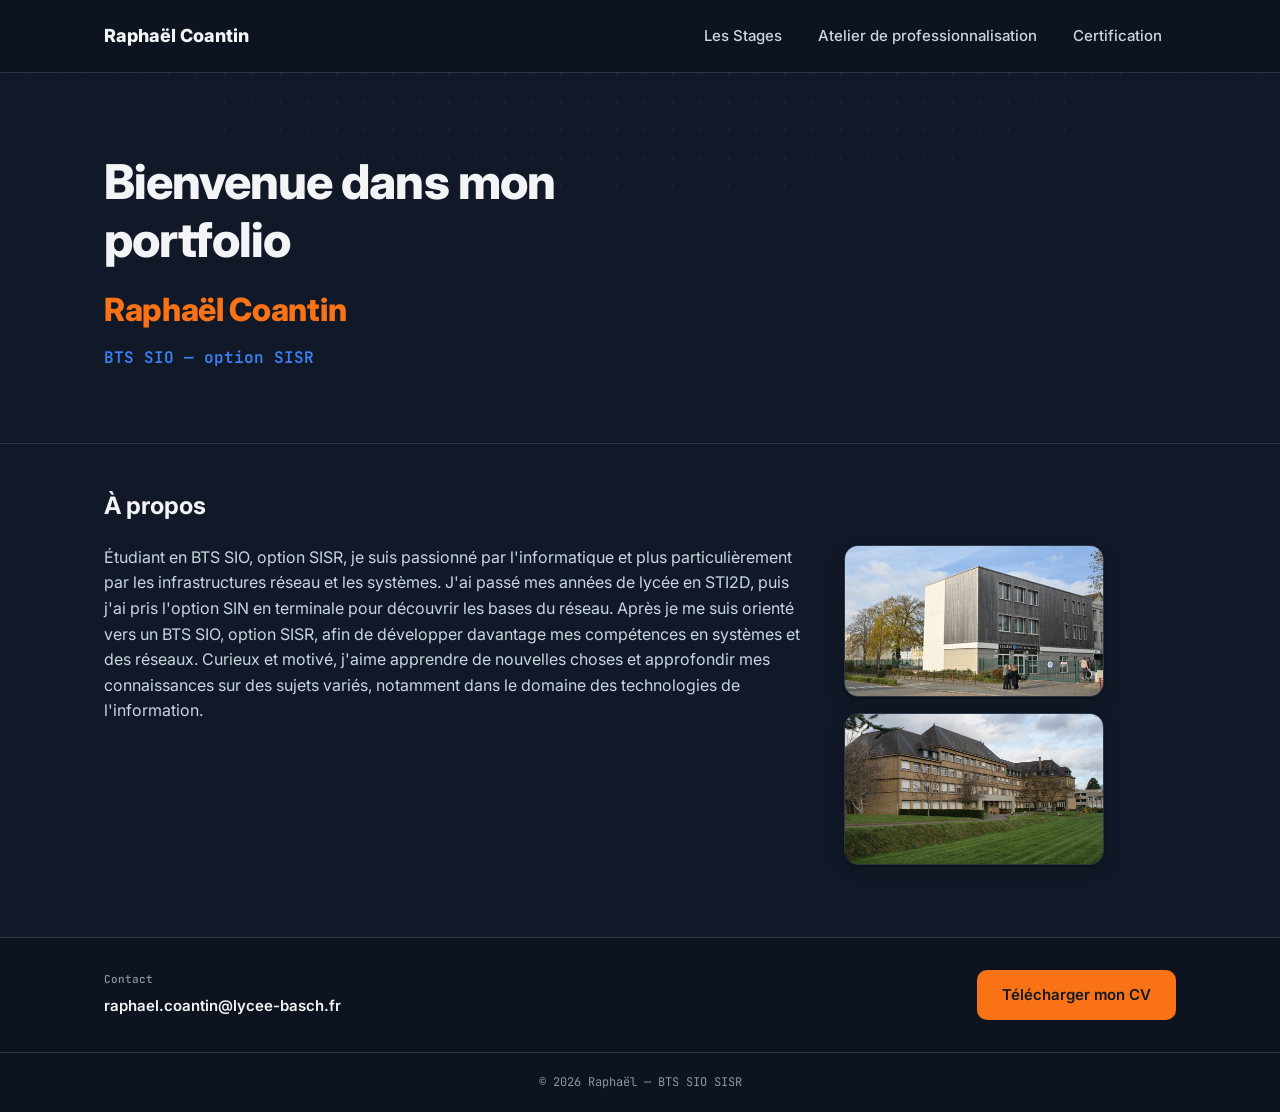
==== commit 4fedee3b: "Add files via upload" ====
--- a/index.html
+++ b/index.html
@@ -80,54 +80,11 @@
           <div class="school-gallery">
             <figure class="school-card">
               <img src="Image/college-la-providence.png" alt="Collège La Providence" width="474" height="316" loading="lazy">
-              <figcaption>Collège La Providence</figcaption>
             </figure>
             <figure class="school-card">
               <img src="Image/lycee-victor-helene-basch.jpg" alt="Lycée Victor et Hélène Basch, Rennes" width="1024" height="685" loading="lazy">
-              <figcaption>Lycée Victor et Hélène Basch</figcaption>
             </figure>
           </div>
-        </div>
-      </div>
-    </section>
-
-    <!-- ===================== APERÇU ===================== -->
-    <section class="content-section reveal" aria-labelledby="apercu-title">
-      <div class="content-section-inner">
-        <h2 id="apercu-title">Aperçu</h2>
-
-        <div class="dashboard-grid">
-          <a class="dashboard-card" href="les-stages.html">
-            <span class="dashboard-card-icon" aria-hidden="true">
-              <svg viewBox="0 0 24 24" fill="none" stroke="currentColor" stroke-width="2" stroke-linecap="round" stroke-linejoin="round">
-                <rect x="2" y="7" width="20" height="14" rx="2" ry="2"></rect>
-                <path d="M16 21V5a2 2 0 0 0-2-2h-4a2 2 0 0 0-2 2v16"></path>
-              </svg>
-            </span>
-            <span class="dashboard-card-title">Les Stages</span>
-            <span class="dashboard-card-desc">Vivalto Santé et stage de 2ᵉ année</span>
-          </a>
-
-          <a class="dashboard-card" href="atelier-professionnalisation.html">
-            <span class="dashboard-card-icon" aria-hidden="true">
-              <svg viewBox="0 0 24 24" fill="none" stroke="currentColor" stroke-width="2" stroke-linecap="round" stroke-linejoin="round">
-                <path d="M14.7 6.3a1 1 0 0 0 0 1.4l1.6 1.6a1 1 0 0 0 1.4 0l3.77-3.77a6 6 0 0 1-7.94 7.94l-6.91 6.91a2.12 2.12 0 0 1-3-3l6.91-6.91a6 6 0 0 1 7.94-7.94l-3.76 3.76z"></path>
-              </svg>
-            </span>
-            <span class="dashboard-card-title">Atelier de professionnalisation</span>
-            <span class="dashboard-card-desc">Accès distant sécurisé et atelier n°2</span>
-          </a>
-
-          <a class="dashboard-card" href="certification.html">
-            <span class="dashboard-card-icon" aria-hidden="true">
-              <svg viewBox="0 0 24 24" fill="none" stroke="currentColor" stroke-width="2" stroke-linecap="round" stroke-linejoin="round">
-                <circle cx="12" cy="8" r="7"></circle>
-                <polyline points="8.21 13.89 7 23 12 20 17 23 15.79 13.88"></polyline>
-              </svg>
-            </span>
-            <span class="dashboard-card-title">Certification</span>
-            <span class="dashboard-card-desc">Certifications obtenues durant le BTS</span>
-          </a>
         </div>
       </div>
     </section>
@@ -139,7 +96,7 @@
     <div class="footer-inner">
       <div>
         <p class="footer-label">Contact</p>
-        <a class="footer-email" href="mailto:raphael.coantin@exemple.fr">raphael.coantin@exemple.fr</a>
+        <a class="footer-email" href="mailto:raphael.coantin@exemple.fr">raphael.coantin@lycee-basch.fr</a>
       </div>
       <a class="btn btn-primary" href="cv-raphael-coantin.pdf" download>Télécharger mon CV</a>
     </div>
--- a/styles.css
+++ b/styles.css
@@ -543,35 +543,6 @@
   max-width: 65ch;
   font-size: 1.0625rem;
   color: var(--color-text-body);
-}
-
-/* Note "à personnaliser" — esthétique commentaire de code */
-.todo-note {
-  display: flex;
-  gap: 0.625rem;
-  align-items: flex-start;
-  font-family: var(--font-mono);
-  font-size: 0.8125rem;
-  line-height: 1.55;
-  color: var(--color-accent-orange);
-  background: var(--color-accent-orange-dim);
-  border: 1px dashed rgba(249, 115, 22, 0.45);
-  border-radius: var(--radius-md);
-  padding: 0.875rem 1rem;
-  margin-top: 1.75rem;
-  max-width: 65ch;
-}
-
-.todo-note strong {
-  color: var(--color-text-primary);
-  font-weight: 600;
-}
-
-.todo-note code {
-  background: rgba(0, 0, 0, 0.25);
-  padding: 0.05em 0.4em;
-  border-radius: 4px;
-  color: var(--color-text-primary);
 }
 
 /* Sections de contenu */
@@ -948,62 +919,6 @@
 }
 
 /* =====================================================================
-   MINI-DASHBOARD (accueil)
-   ===================================================================== */
-
-.dashboard-grid {
-  display: grid;
-  grid-template-columns: repeat(3, 1fr);
-  gap: 1.25rem;
-  margin-top: 1.75rem;
-}
-
-.dashboard-card {
-  display: flex;
-  flex-direction: column;
-  gap: 0.75rem;
-  background-color: var(--color-surface);
-  border: 1px solid var(--color-border);
-  border-radius: var(--radius-lg);
-  box-shadow: var(--shadow-subtle);
-  padding: 1.5rem;
-  transition: transform 0.15s ease, border-color 0.15s ease;
-}
-
-.dashboard-card:hover,
-.dashboard-card:focus-visible {
-  transform: translateY(-2px);
-  border-color: rgba(59, 130, 246, 0.4);
-}
-
-.dashboard-card-icon {
-  display: inline-flex;
-  align-items: center;
-  justify-content: center;
-  width: 2.25rem;
-  height: 2.25rem;
-  border-radius: 50%;
-  background: var(--color-accent-blue-dim);
-  color: var(--color-accent-blue);
-}
-
-.dashboard-card-icon svg {
-  width: 18px;
-  height: 18px;
-}
-
-.dashboard-card-title {
-  font-size: 1rem;
-  font-weight: 700;
-  color: var(--color-text-primary);
-}
-
-.dashboard-card-desc {
-  font-size: 0.875rem;
-  color: var(--color-text-secondary);
-}
-
-/* =====================================================================
    PAGINATION SUIVANT / PRÉCÉDENT
    ===================================================================== */
 
@@ -1123,10 +1038,6 @@
     min-width: 0;
   }
 
-  .dashboard-grid {
-    grid-template-columns: 1fr;
-  }
-
   .page-pagination {
     flex-direction: column;
     gap: 1rem;
